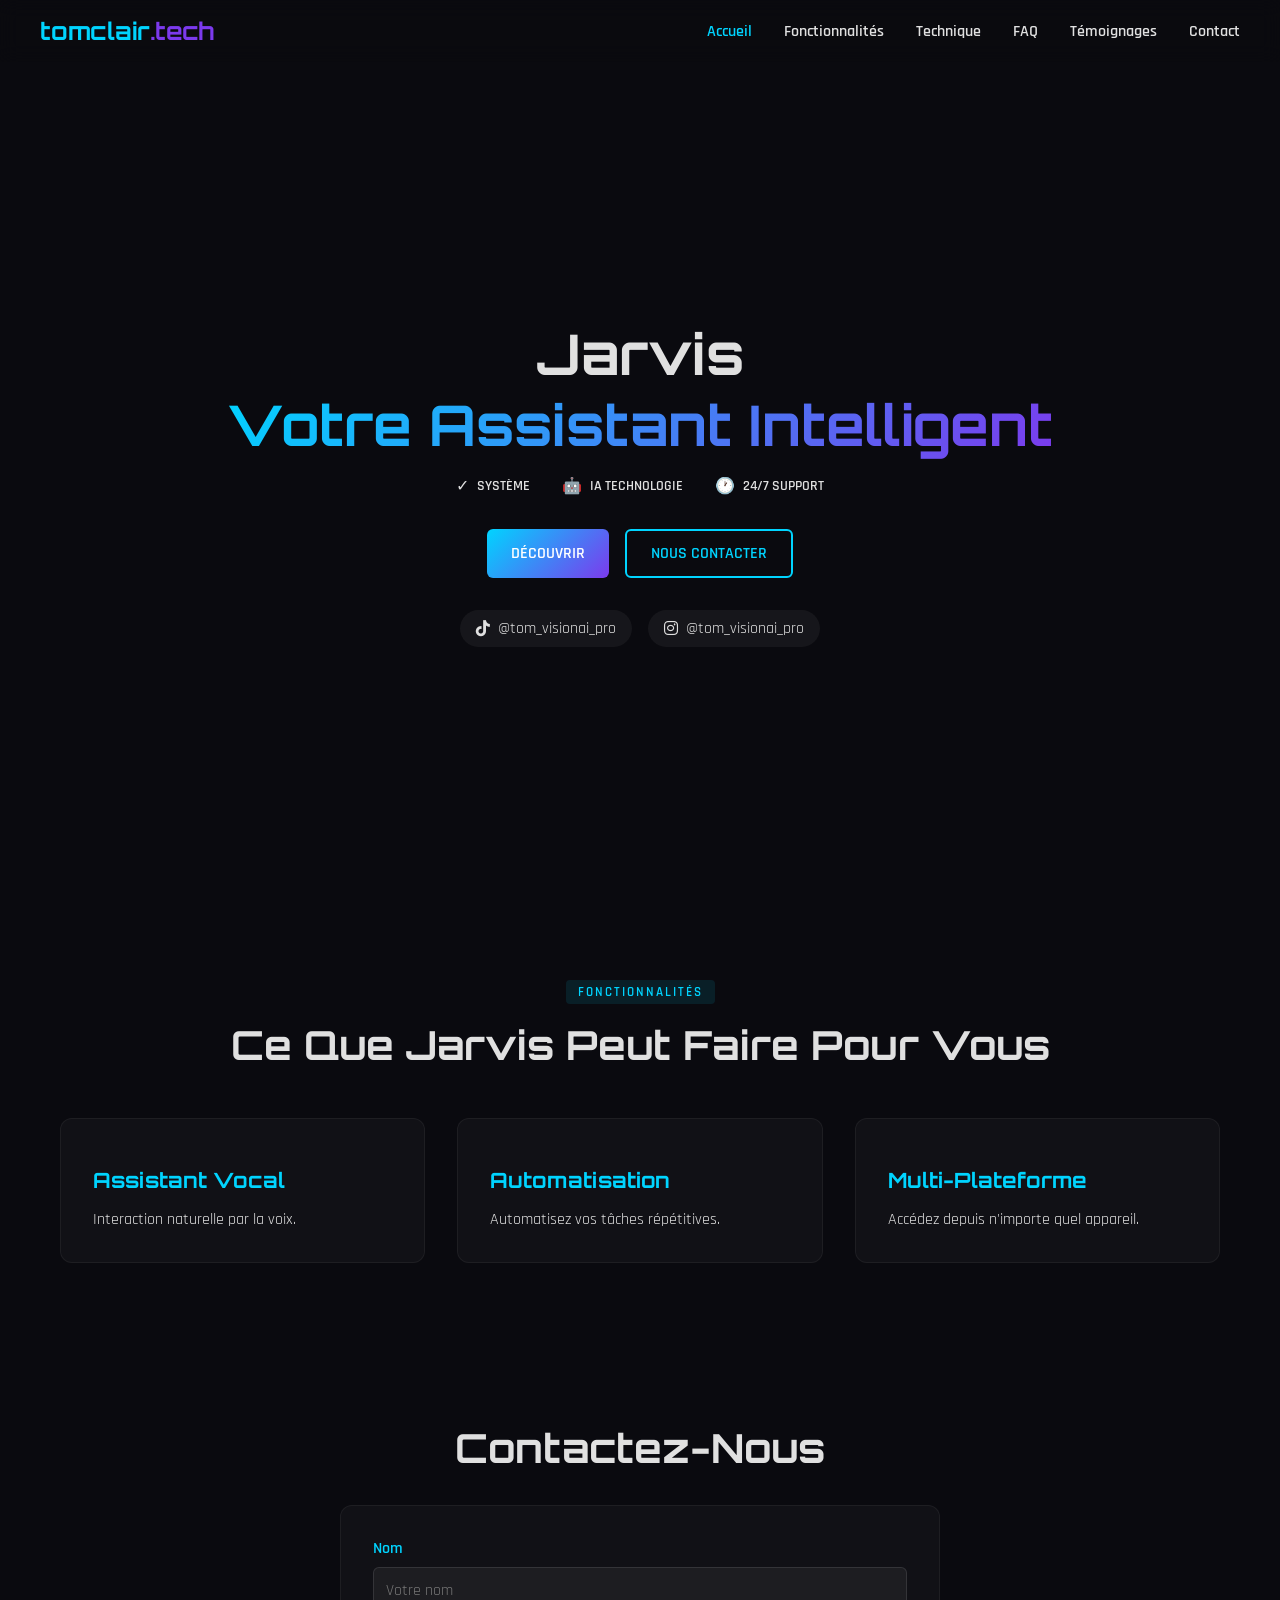
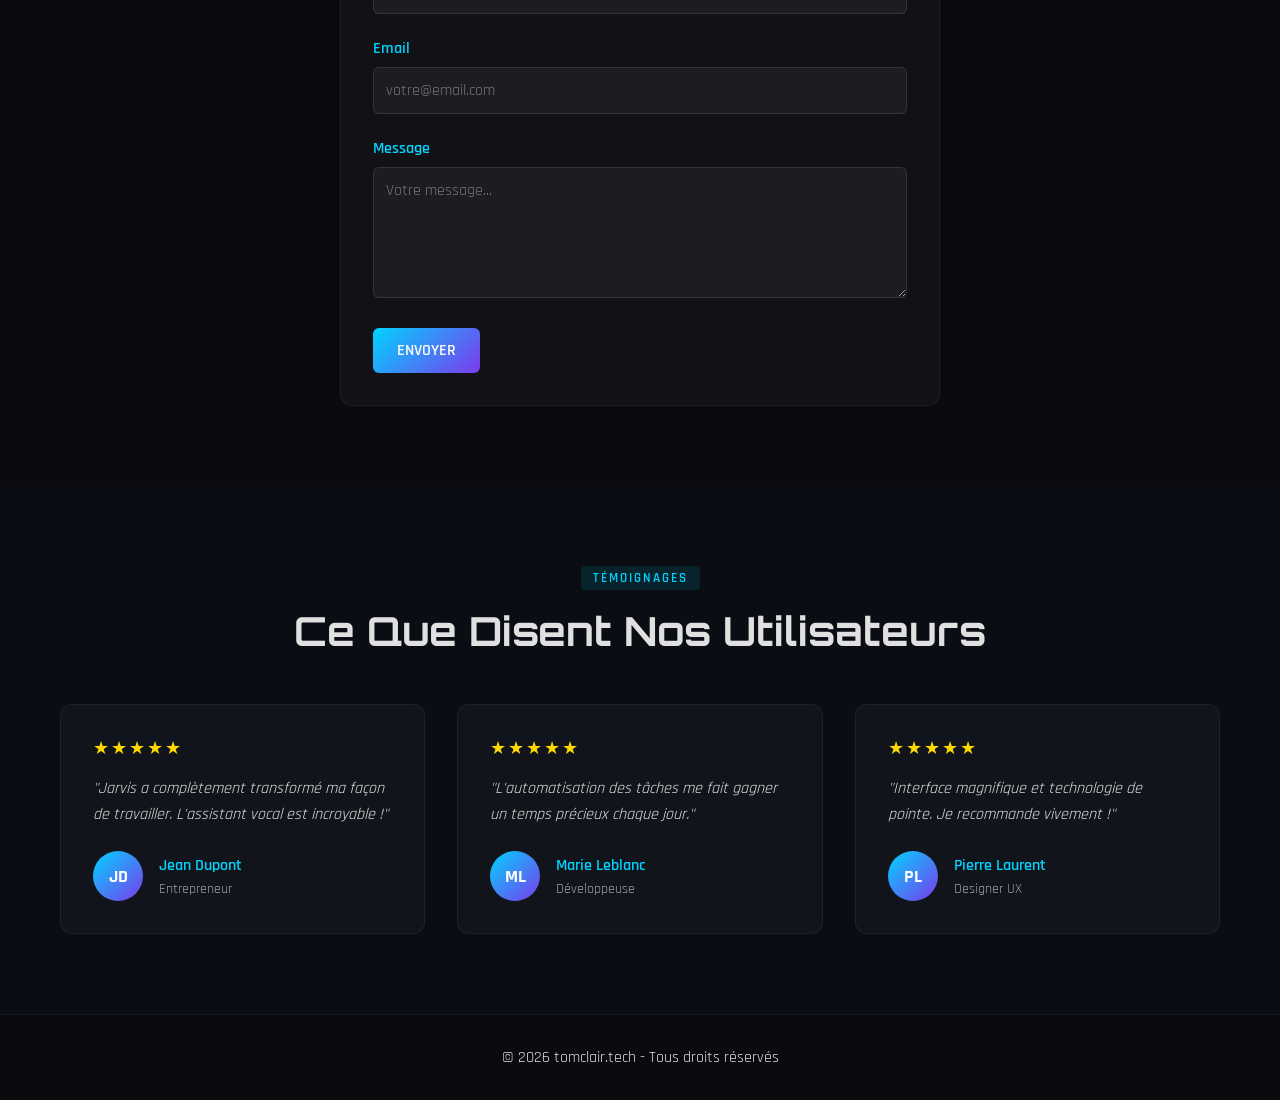
==== index.html @ 7da2b796 "Témoignages + mise à jour site" ====
<!DOCTYPE html>
<html lang="fr">
<head>
    <meta charset="UTF-8">
    <meta name="viewport" content="width=device-width, initial-scale=1.0">
    <title>Jarvis - Votre Assistant Intelligent</title>
    <link rel="stylesheet" href="style.css">
    <link rel="preconnect" href="https://fonts.googleapis.com">
    <link rel="preconnect" href="https://fonts.gstatic.com" crossorigin>
    <link href="https://fonts.googleapis.com/css2?family=Orbitron:wght@400;700;900&family=Rajdhani:wght@300;400;500;600;700&display=swap" rel="stylesheet">
    <link rel="stylesheet" href="https://cdnjs.cloudflare.com/ajax/libs/font-awesome/6.5.0/css/all.min.css">
</head>
<body>
    <!-- Navigation -->
    <nav class="navbar" id="navbar">
        <div class="nav-container">
            <div class="nav-logo">
                <span class="logo-text">tomclair</span><span class="logo-dot">.tech</span>
            </div>
            <div class="nav-links">
                <a href="#hero" class="nav-link active">Accueil</a>
                <a href="#features" class="nav-link">Fonctionnalités</a>
                <a href="#tech" class="nav-link">Technique</a>
                <a href="#faq" class="nav-link">FAQ</a>
                <a href="#testimonials" class="nav-link">Témoignages</a>
                <a href="#contact" class="nav-link">Contact</a>
            </div>
            <div class="nav-toggle" id="navToggle">
                <span></span>
                <span></span>
                <span></span>
            </div>
        </div>
    </nav>

    <!-- Hero Section -->
    <section class="hero" id="hero">
        <div class="hero-content">
            <h1 class="hero-title">
                <span class="title-line">Jarvis</span>
                <span class="title-line gradient-text">Votre Assistant Intelligent</span>
            </h1>
            <div class="hero-stats">
                <div class="stat-item">
                    <span class="stat-icon">✓</span>
                    <span class="stat-text">SYSTÈME</span>
                </div>
                <div class="stat-item">
                    <span class="stat-icon">🤖</span>
                    <span class="stat-text">IA TECHNOLOGIE</span>
                </div>
                <div class="stat-item">
                    <span class="stat-icon">🕐</span>
                    <span class="stat-text">24/7 SUPPORT</span>
                </div>
            </div>
            <div class="hero-actions">
                <a href="#features" class="btn btn-primary">
                    <span>DÉCOUVRIR</span>
                </a>
                <a href="#contact" class="btn btn-secondary">NOUS CONTACTER</a>
            </div>
            <div class="hero-socials">
                <a href="https://www.tiktok.com/@tom_visionai_pro" target="_blank" rel="noopener" class="social-link social-tiktok" aria-label="TikTok">
                    <i class="fa-brands fa-tiktok"></i>
                    <span>@tom_visionai_pro</span>
                </a>
                <a href="https://www.instagram.com/tom_visionai_pro/" target="_blank" rel="noopener" class="social-link social-instagram" aria-label="Instagram">
                    <i class="fa-brands fa-instagram"></i>
                    <span>@tom_visionai_pro</span>
                </a>
            </div>
        </div>
    </section>

    <!-- Features Section -->
    <section class="features" id="features">
        <div class="container">
            <div class="section-header">
                <span class="section-tag">FONCTIONNALITÉS</span>
                <h2 class="section-title">Ce Que Jarvis Peut Faire Pour Vous</h2>
            </div>
            <div class="features-grid">
                <div class="feature-card">
                    <h3>Assistant Vocal</h3>
                    <p>Interaction naturelle par la voix.</p>
                </div>
                <div class="feature-card">
                    <h3>Automatisation</h3>
                    <p>Automatisez vos tâches répétitives.</p>
                </div>
                <div class="feature-card">
                    <h3>Multi-Plateforme</h3>
                    <p>Accédez depuis n'importe quel appareil.</p>
                </div>
            </div>
        </div>
    </section>

    <!-- Contact Section -->
    <section class="contact-section" id="contact">
        <div class="container">
            <h2>Contactez-Nous</h2>
            <form class="contact-form" id="contactForm" action="https://api.web3forms.com/submit" method="POST">
                <input type="hidden" name="access_key" value="42e1bd3d-5ef8-42c7-bb4b-cd7335bfbe16">
                <input type="hidden" name="subject" value="Nouveau message depuis tomclair.tech">
                <div class="form-group">
                    <label for="name">Nom</label>
                    <input type="text" id="name" name="name" required placeholder="Votre nom">
                </div>
                <div class="form-group">
                    <label for="email">Email</label>
                    <input type="email" id="email" name="email" required placeholder="votre@email.com">
                </div>
                <div class="form-group">
                    <label for="message">Message</label>
                    <textarea id="message" name="message" rows="5" required placeholder="Votre message..."></textarea>
                </div>
                <button type="submit" class="btn btn-primary">ENVOYER</button>
            </form>
        </div>
    </section>

    <!-- Testimonials Section -->
    <section class="testimonials" id="testimonials">
        <div class="container">
            <div class="section-header">
                <span class="section-tag">TÉMOIGNAGES</span>
                <h2 class="section-title">Ce Que Disent Nos Utilisateurs</h2>
            </div>
            <div class="testimonials-grid">
                <div class="testimonial-card">
                    <div class="testimonial-stars">★★★★★</div>
                    <p class="testimonial-text">"Jarvis a complètement transformé ma façon de travailler. L'assistant vocal est incroyable !"</p>
                    <div class="testimonial-author">
                        <div class="author-avatar">JD</div>
                        <div class="author-info">
                            <div class="author-name">Jean Dupont</div>
                            <div class="author-title">Entrepreneur</div>
                        </div>
                    </div>
                </div>
                <div class="testimonial-card">
                    <div class="testimonial-stars">★★★★★</div>
                    <p class="testimonial-text">"L'automatisation des tâches me fait gagner un temps précieux chaque jour."</p>
                    <div class="testimonial-author">
                        <div class="author-avatar">ML</div>
                        <div class="author-info">
                            <div class="author-name">Marie Leblanc</div>
                            <div class="author-title">Développeuse</div>
                        </div>
                    </div>
                </div>
                <div class="testimonial-card">
                    <div class="testimonial-stars">★★★★★</div>
                    <p class="testimonial-text">"Interface magnifique et technologie de pointe. Je recommande vivement !"</p>
                    <div class="testimonial-author">
                        <div class="author-avatar">PL</div>
                        <div class="author-info">
                            <div class="author-name">Pierre Laurent</div>
                            <div class="author-title">Designer UX</div>
                        </div>
                    </div>
                </div>
            </div>
        </div>
    </section>

    <!-- Footer -->
    <footer class="site-footer">
        <div class="container">
            <p>&copy; 2026 tomclair.tech - Tous droits réservés</p>
        </div>
    </footer>

    <script src="script.js"></script>
</body>
</html>
---- style.css ----
* {
    margin: 0;
    padding: 0;
    box-sizing: border-box;
}

body {
    font-family: 'Rajdhani', sans-serif;
    background: #0a0a0f;
    color: #e0e0e0;
    overflow-x: hidden;
}

.container {
    max-width: 1200px;
    margin: 0 auto;
    padding: 0 20px;
}

.navbar {
    position: fixed;
    top: 0;
    left: 0;
    right: 0;
    z-index: 1000;
    background: rgba(10, 10, 15, 0.9);
    backdrop-filter: blur(10px);
    padding: 16px 32px;
}

.nav-container {
    display: flex;
    justify-content: space-between;
    align-items: center;
    max-width: 1200px;
    margin: 0 auto;
}

.nav-logo {
    font-family: 'Orbitron', sans-serif;
    font-size: 24px;
    font-weight: 700;
}

.logo-text {
    color: #00d4ff;
}

.logo-dot {
    color: #7c3aed;
}

.nav-links {
    display: flex;
    gap: 32px;
    align-items: center;
}

.nav-link {
    color: #e0e0e0;
    text-decoration: none;
    font-weight: 600;
    transition: color 0.3s;
}

.nav-link:hover, .nav-link.active {
    color: #00d4ff;
}

.hero {
    min-height: 100vh;
    display: flex;
    align-items: center;
    justify-content: center;
    position: relative;
    padding: 96px 32px 32px;
}

.hero-content {
    text-align: center;
    z-index: 10;
}

.hero-title {
    font-family: 'Orbitron', sans-serif;
    font-size: 56px;
    margin-bottom: 16px;
}

.title-line {
    display: block;
}

.gradient-text {
    background: linear-gradient(135deg, #00d4ff, #7c3aed);
    -webkit-background-clip: text;
    -webkit-text-fill-color: transparent;
    background-clip: text;
}

.hero-stats {
    display: flex;
    gap: 32px;
    justify-content: center;
    margin-bottom: 32px;
}

.stat-item {
    display: flex;
    align-items: center;
    gap: 8px;
}

.stat-text {
    font-weight: 600;
    font-size: 14px;
}

.hero-actions {
    display: flex;
    gap: 16px;
    justify-content: center;
    margin-bottom: 32px;
}

.btn {
    padding: 12px 24px;
    border-radius: 6px;
    text-decoration: none;
    font-weight: 600;
    display: inline-flex;
    align-items: center;
    gap: 8px;
    transition: all 0.3s;
    border: none;
    cursor: pointer;
    font-family: inherit;
    font-size: inherit;
}

.btn-primary {
    background: linear-gradient(135deg, #00d4ff, #7c3aed);
    color: white;
}

.btn-secondary {
    background: transparent;
    border: 2px solid #00d4ff;
    color: #00d4ff;
}

.hero-socials {
    display: flex;
    gap: 16px;
    justify-content: center;
}

.social-link {
    display: inline-flex;
    align-items: center;
    gap: 8px;
    color: #e0e0e0;
    text-decoration: none;
    padding: 8px 16px;
    border-radius: 20px;
    background: rgba(255, 255, 255, 0.05);
    transition: all 0.3s;
}

.social-link:hover {
    background: rgba(255, 255, 255, 0.1);
    transform: translateY(-2px);
}

.features {
    padding: 80px 0;
}

.section-header {
    text-align: center;
    margin-bottom: 48px;
}

.section-tag {
    display: inline-block;
    padding: 4px 12px;
    background: rgba(0, 212, 255, 0.1);
    color: #00d4ff;
    border-radius: 4px;
    font-size: 13px;
    font-weight: 600;
    letter-spacing: 2px;
    margin-bottom: 16px;
}

.section-title {
    font-family: 'Orbitron', sans-serif;
    font-size: 40px;
    margin-bottom: 16px;
}

.features-grid {
    display: grid;
    grid-template-columns: repeat(auto-fit, minmax(300px, 1fr));
    gap: 32px;
}

.feature-card {
    background: rgba(255, 255, 255, 0.03);
    border: 1px solid rgba(255, 255, 255, 0.05);
    border-radius: 12px;
    padding: 32px;
    transition: all 0.3s;
}

.feature-card:hover {
    transform: translateY(-5px);
    border-color: rgba(0, 212, 255, 0.3);
    box-shadow: 0 10px 30px rgba(0, 0, 0, 0.3);
}

.feature-card h3 {
    font-family: 'Orbitron', sans-serif;
    font-size: 21px;
    margin: 16px 0;
    color: #00d4ff;
}

.testimonials {
    padding: 80px 0;
    background: rgba(0, 212, 255, 0.02);
}

.testimonials-grid {
    display: grid;
    grid-template-columns: repeat(auto-fit, minmax(300px, 1fr));
    gap: 32px;
}

.testimonial-card {
    background: rgba(255, 255, 255, 0.03);
    border: 1px solid rgba(255, 255, 255, 0.05);
    border-radius: 12px;
    padding: 32px;
    transition: all 0.3s;
}

.testimonial-card:hover {
    transform: translateY(-5px);
    border-color: rgba(0, 212, 255, 0.3);
    box-shadow: 0 10px 30px rgba(0, 0, 0, 0.3);
}

.testimonial-stars {
    color: #ffd700;
    font-size: 18px;
    margin-bottom: 16px;
    letter-spacing: 2px;
}

.testimonial-text {
    font-size: 16px;
    line-height: 1.6;
    margin-bottom: 24px;
    color: #e0e0e0;
    font-style: italic;
}

.testimonial-author {
    display: flex;
    align-items: center;
    gap: 16px;
}

.author-avatar {
    width: 50px;
    height: 50px;
    border-radius: 50%;
    background: linear-gradient(135deg, #00d4ff, #7c3aed);
    display: flex;
    align-items: center;
    justify-content: center;
    font-weight: 700;
    font-size: 18px;
    color: white;
}

.author-info {
    flex: 1;
}

.author-name {
    font-weight: 600;
    font-size: 16px;
    color: #00d4ff;
    margin-bottom: 4px;
}

.author-title {
    font-size: 14px;
    color: #a0a0a0;
}

.contact-section {
    padding: 80px 0;
}

.contact-section h2 {
    text-align: center;
    font-family: 'Orbitron', sans-serif;
    font-size: 40px;
    margin-bottom: 32px;
}

.contact-form {
    max-width: 600px;
    margin: 0 auto;
    background: rgba(255, 255, 255, 0.03);
    padding: 32px;
    border-radius: 12px;
    border: 1px solid rgba(255, 255, 255, 0.05);
}

.form-group {
    margin-bottom: 24px;
}

.form-group label {
    display: block;
    margin-bottom: 8px;
    font-weight: 600;
    color: #00d4ff;
}

.form-group input,
.form-group textarea {
    width: 100%;
    padding: 12px;
    background: rgba(255, 255, 255, 0.05);
    border: 1px solid rgba(255, 255, 255, 0.1);
    border-radius: 6px;
    color: #e0e0e0;
    font-family: 'Rajdhani', sans-serif;
    font-size: 16px;
}

.form-group input:focus,
.form-group textarea:focus {
    outline: none;
    border-color: #00d4ff;
}

.site-footer {
    padding: 32px;
    text-align: center;
    border-top: 1px solid rgba(255, 255, 255, 0.05);
}

.scroll-progress {
    position: fixed;
    top: 0;
    left: 0;
    height: 3px;
    background: linear-gradient(90deg, #00d4ff, #7c3aed);
    z-index: 1001;
    width: 0%;
    transition: width 0.3s;
}

.back-to-top {
    position: fixed;
    bottom: 32px;
    right: 32px;
    background: linear-gradient(135deg, #00d4ff, #7c3aed);
    color: white;
    border: none;
    border-radius: 50%;
    width: 50px;
    height: 50px;
    cursor: pointer;
    opacity: 0;
    transition: opacity 0.3s;
    z-index: 999;
    display: flex;
    align-items: center;
    justify-content: center;
}

.back-to-top.visible {
    opacity: 1;
}

.nav-toggle {
    display: none;
    flex-direction: column;
    gap: 4px;
    cursor: pointer;
}

.nav-toggle span {
    width: 25px;
    height: 3px;
    background: #e0e0e0;
}

@media (max-width: 968px) {
    .nav-links {
        display: none;
        position: absolute;
        top: 100%;
        left: 0;
        right: 0;
        background: rgba(10, 10, 15, 0.95);
        flex-direction: column;
        padding: 16px;
    }
    
    .nav-links.active {
        display: flex;
    }
    
    .nav-toggle {
        display: flex;
    }
    
    .hero-title {
        font-size: 40px;
    }
    
    .hero-stats {
        flex-direction: column;
        gap: 16px;
    }
    
    .hero-actions {
        flex-direction: column;
        align-items: center;
    }
}
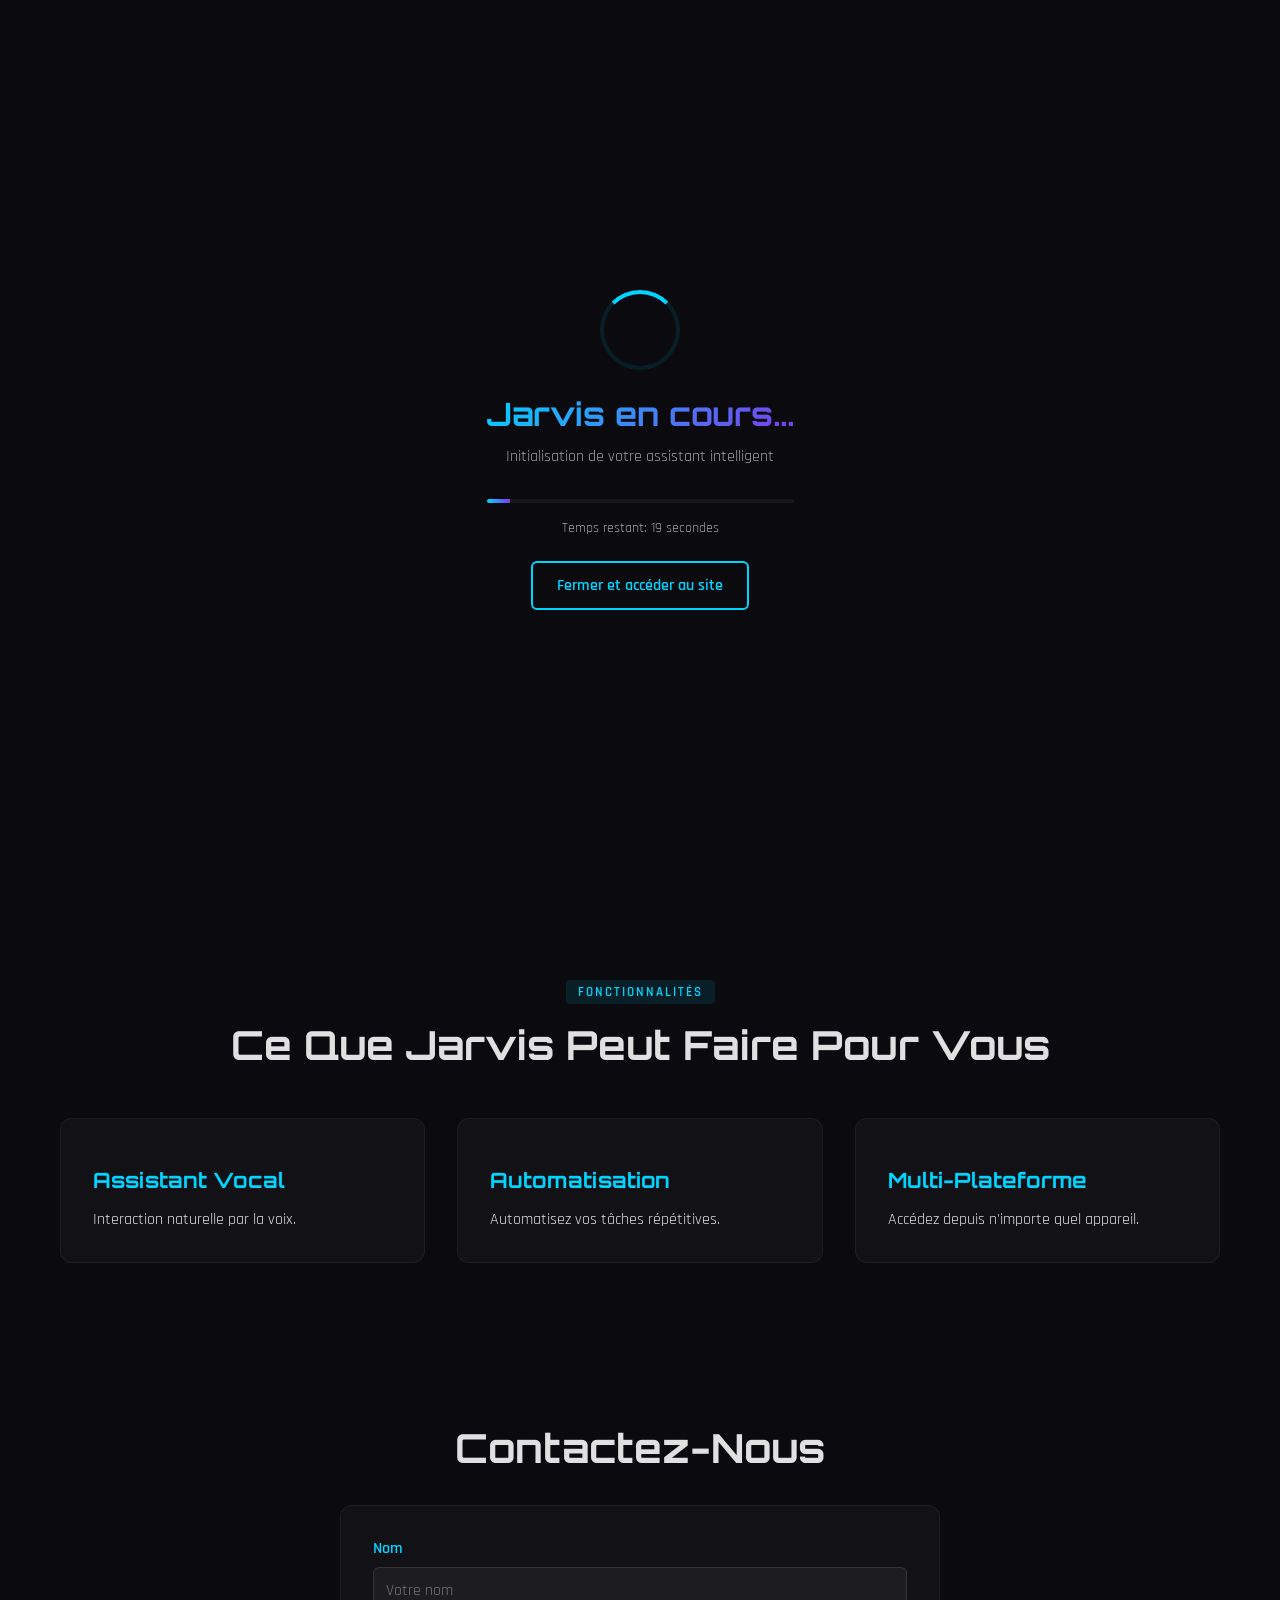
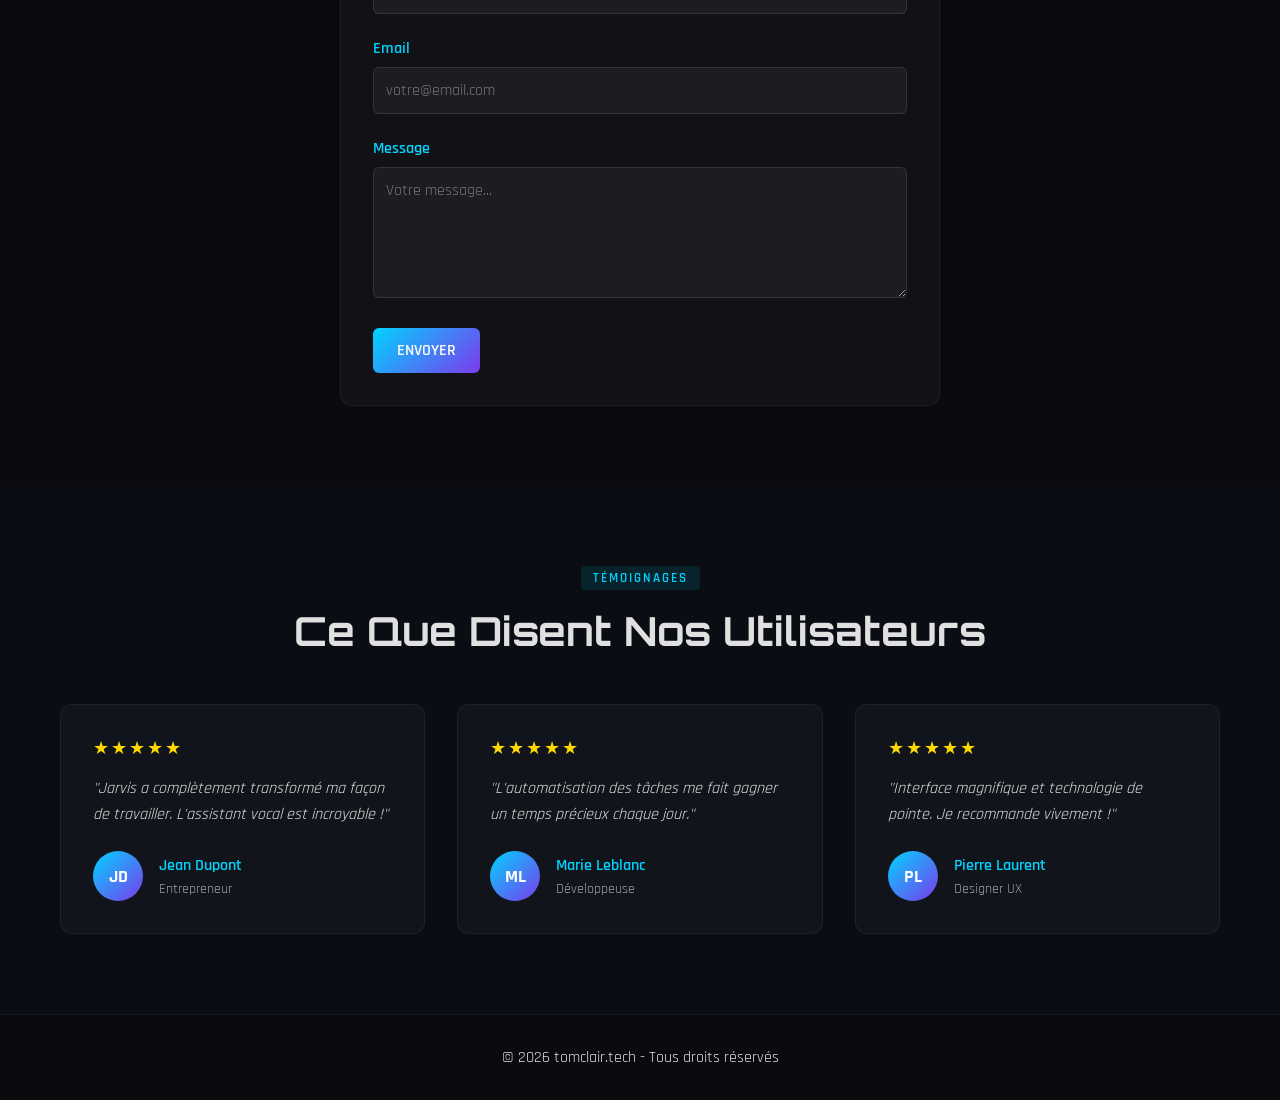
==== commit 374e19af: "ameliration" ====
--- a/index.html
+++ b/index.html
@@ -11,6 +11,20 @@
     <link rel="stylesheet" href="https://cdnjs.cloudflare.com/ajax/libs/font-awesome/6.5.0/css/all.min.css">
 </head>
 <body>
+    <!-- Loading Overlay -->
+    <div class="loading-overlay" id="loadingOverlay">
+        <div class="loading-content">
+            <div class="loading-spinner"></div>
+            <h2 class="loading-text">Jarvis en cours...</h2>
+            <p class="loading-subtext">Initialisation de votre assistant intelligent</p>
+            <div class="loading-progress">
+                <div class="loading-progress-bar" id="loadingProgressBar"></div>
+            </div>
+            <p class="loading-time" id="loadingTime">Chargement en cours...</p>
+            <button class="loading-close-btn" id="loadingCloseBtn">Fermer et accéder au site</button>
+        </div>
+    </div>
+
     <!-- Navigation -->
     <nav class="navbar" id="navbar">
         <div class="nav-container">
--- a/style.css
+++ b/style.css
@@ -9,6 +9,102 @@
     background: #0a0a0f;
     color: #e0e0e0;
     overflow-x: hidden;
+}
+
+.loading-overlay {
+    position: fixed;
+    top: 0;
+    left: 0;
+    width: 100%;
+    height: 100%;
+    background: #0a0a0f;
+    z-index: 9999;
+    display: flex;
+    align-items: center;
+    justify-content: center;
+    transition: opacity 0.5s, visibility 0.5s;
+}
+
+.loading-overlay.hidden {
+    opacity: 0;
+    visibility: hidden;
+}
+
+.loading-content {
+    text-align: center;
+    max-width: 500px;
+    padding: 32px;
+}
+
+.loading-spinner {
+    width: 80px;
+    height: 80px;
+    border: 4px solid rgba(0, 212, 255, 0.1);
+    border-top: 4px solid #00d4ff;
+    border-radius: 50%;
+    animation: spin 1s linear infinite;
+    margin: 0 auto 24px;
+}
+
+@keyframes spin {
+    0% { transform: rotate(0deg); }
+    100% { transform: rotate(360deg); }
+}
+
+.loading-text {
+    font-family: 'Orbitron', sans-serif;
+    font-size: 32px;
+    background: linear-gradient(135deg, #00d4ff, #7c3aed);
+    -webkit-background-clip: text;
+    -webkit-text-fill-color: transparent;
+    background-clip: text;
+    margin-bottom: 12px;
+}
+
+.loading-subtext {
+    font-size: 16px;
+    color: #a0a0a0;
+    margin-bottom: 32px;
+}
+
+.loading-progress {
+    width: 100%;
+    height: 4px;
+    background: rgba(255, 255, 255, 0.05);
+    border-radius: 2px;
+    overflow: hidden;
+    margin-bottom: 16px;
+}
+
+.loading-progress-bar {
+    height: 100%;
+    background: linear-gradient(90deg, #00d4ff, #7c3aed);
+    width: 0%;
+    transition: width 0.3s;
+}
+
+.loading-time {
+    font-size: 14px;
+    color: #a0a0a0;
+    margin-bottom: 24px;
+}
+
+.loading-close-btn {
+    padding: 12px 24px;
+    background: transparent;
+    border: 2px solid #00d4ff;
+    color: #00d4ff;
+    border-radius: 6px;
+    font-family: 'Rajdhani', sans-serif;
+    font-size: 16px;
+    font-weight: 600;
+    cursor: pointer;
+    transition: all 0.3s;
+}
+
+.loading-close-btn:hover {
+    background: rgba(0, 212, 255, 0.1);
+    transform: translateY(-2px);
 }
 
 .container {
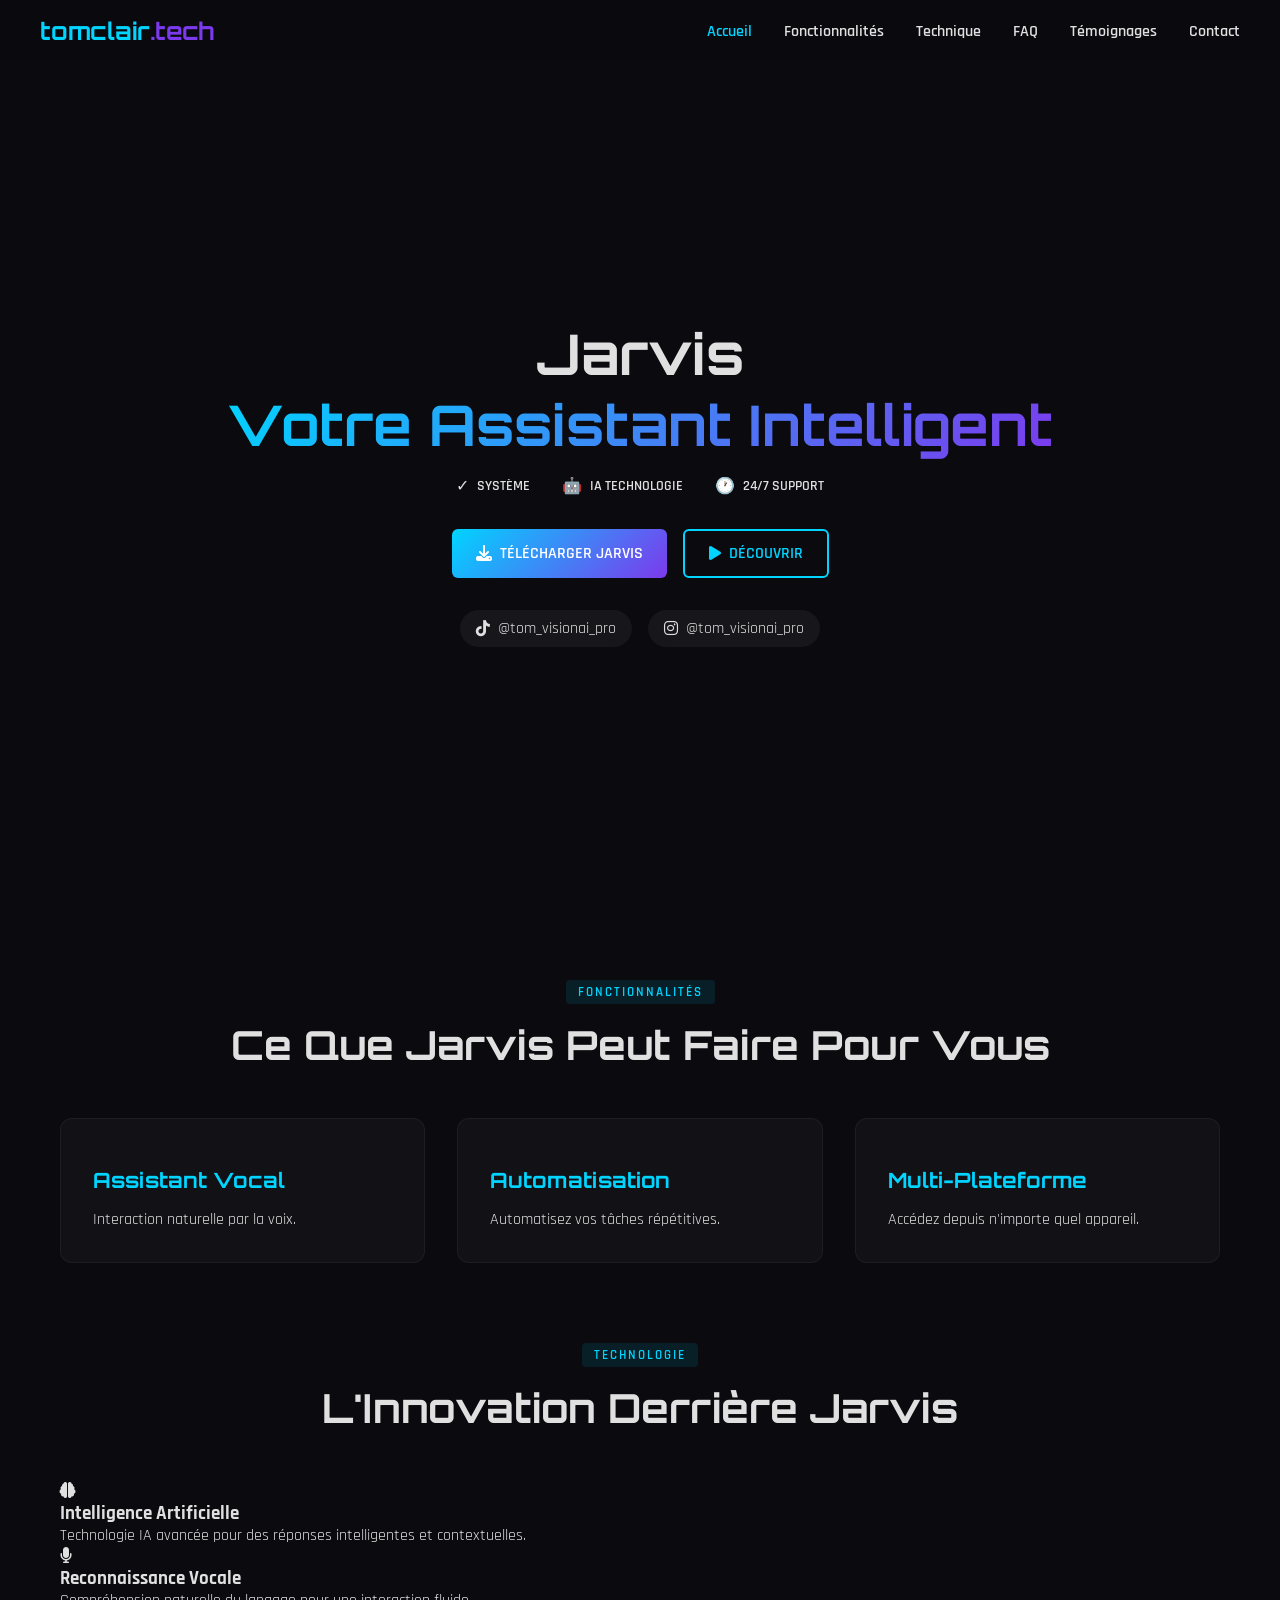
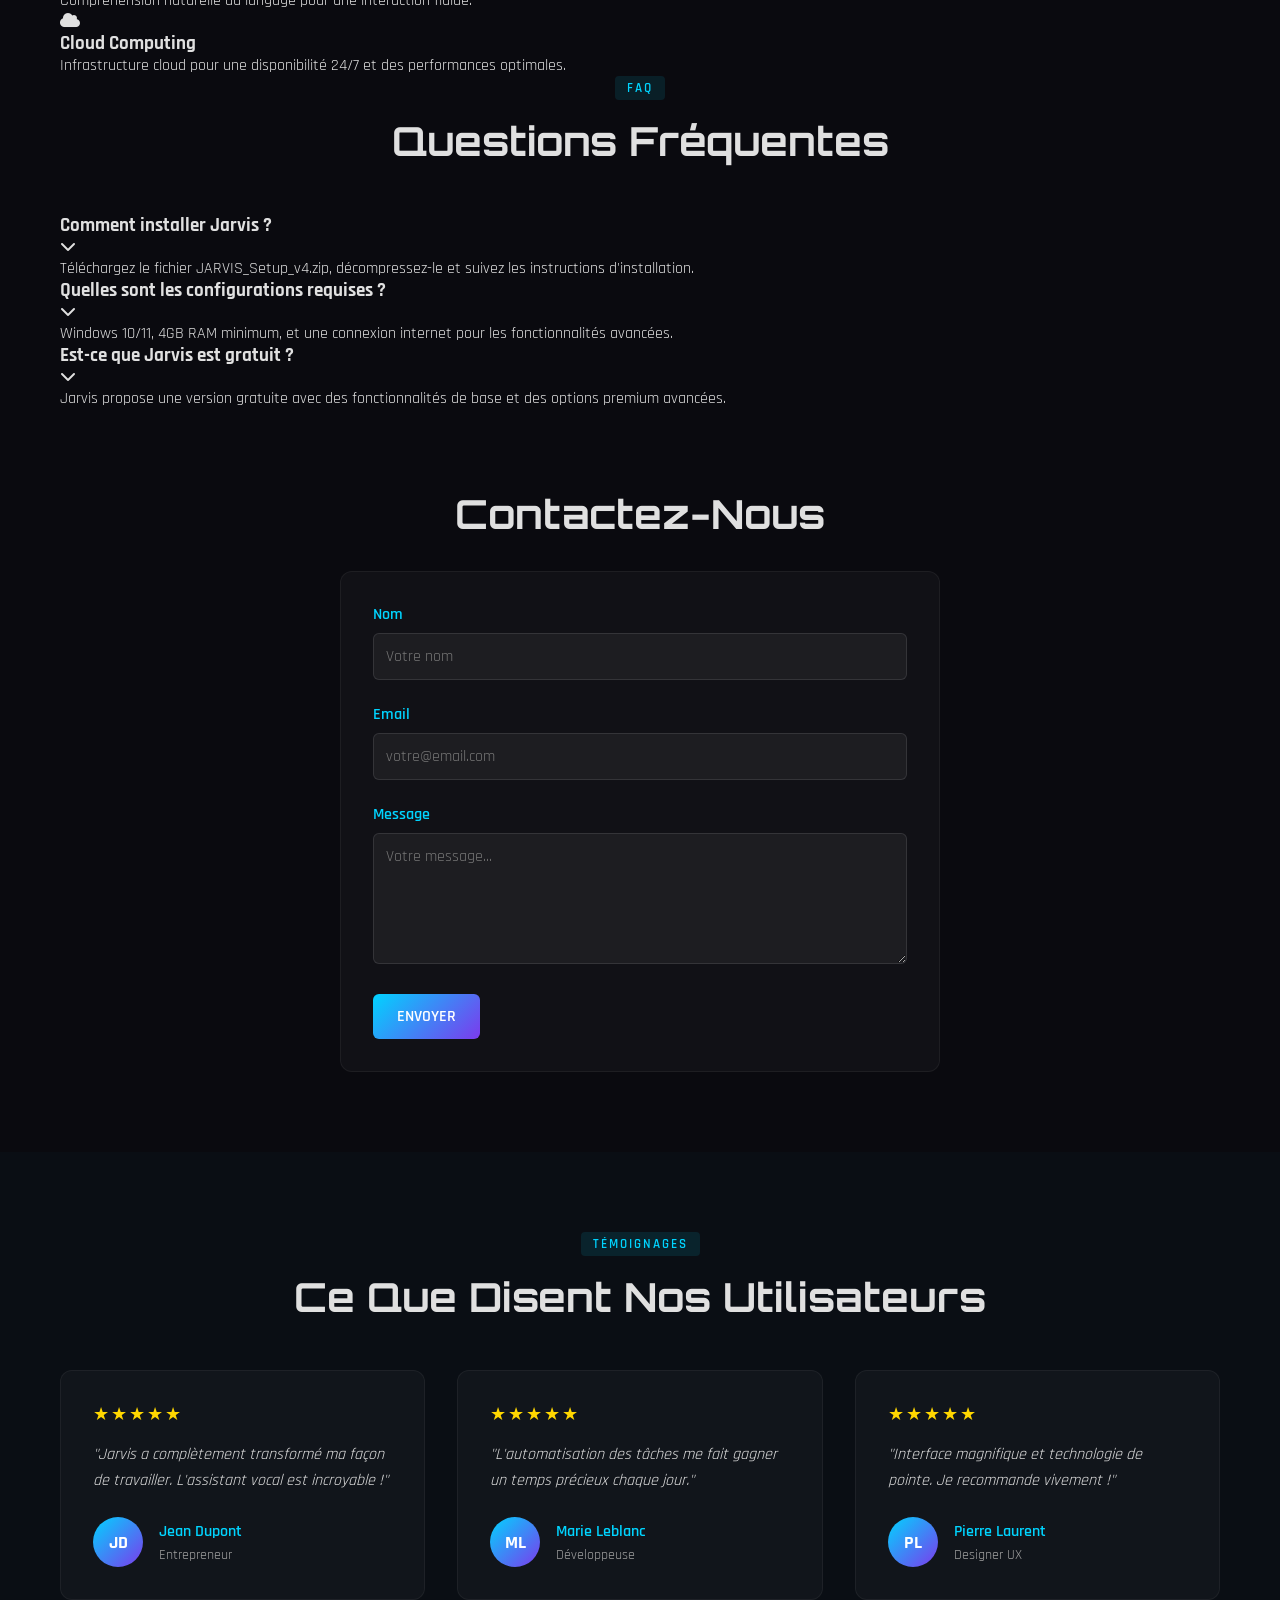
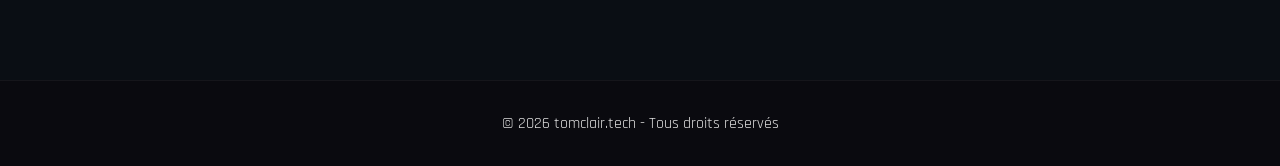
==== commit aa68eae4: "updapte" ====
--- a/index.html
+++ b/index.html
@@ -15,13 +15,9 @@
     <div class="loading-overlay" id="loadingOverlay">
         <div class="loading-content">
             <div class="loading-spinner"></div>
-            <h2 class="loading-text">Jarvis en cours...</h2>
-            <p class="loading-subtext">Initialisation de votre assistant intelligent</p>
-            <div class="loading-progress">
-                <div class="loading-progress-bar" id="loadingProgressBar"></div>
-            </div>
-            <p class="loading-time" id="loadingTime">Chargement en cours...</p>
-            <button class="loading-close-btn" id="loadingCloseBtn">Fermer et accéder au site</button>
+            <h2 class="loading-text">Jarvis</h2>
+            <p class="loading-subtext">Votre assistant intelligent</p>
+            <button class="loading-close-btn" id="loadingCloseBtn">Accéder au site</button>
         </div>
     </div>
 
@@ -69,10 +65,14 @@
                 </div>
             </div>
             <div class="hero-actions">
-                <a href="#features" class="btn btn-primary">
+                <a href="JARVIS_Setup_v4.zip" class="btn btn-primary" download="JARVIS_Setup_v4.zip">
+                    <i class="fa-solid fa-download"></i>
+                    <span>TÉLÉCHARGER JARVIS</span>
+                </a>
+                <a href="#features" class="btn btn-secondary">
+                    <i class="fa-solid fa-play"></i>
                     <span>DÉCOUVRIR</span>
                 </a>
-                <a href="#contact" class="btn btn-secondary">NOUS CONTACTER</a>
             </div>
             <div class="hero-socials">
                 <a href="https://www.tiktok.com/@tom_visionai_pro" target="_blank" rel="noopener" class="social-link social-tiktok" aria-label="TikTok">
@@ -106,6 +106,78 @@
                 <div class="feature-card">
                     <h3>Multi-Plateforme</h3>
                     <p>Accédez depuis n'importe quel appareil.</p>
+                </div>
+            </div>
+        </div>
+    </section>
+
+    <!-- Tech Section -->
+    <section class="tech-section" id="tech">
+        <div class="container">
+            <div class="section-header">
+                <span class="section-tag">TECHNOLOGIE</span>
+                <h2 class="section-title">L'Innovation Derrière Jarvis</h2>
+            </div>
+            <div class="tech-grid">
+                <div class="tech-card">
+                    <div class="tech-icon">
+                        <i class="fa-solid fa-brain"></i>
+                    </div>
+                    <h3>Intelligence Artificielle</h3>
+                    <p>Technologie IA avancée pour des réponses intelligentes et contextuelles.</p>
+                </div>
+                <div class="tech-card">
+                    <div class="tech-icon">
+                        <i class="fa-solid fa-microphone"></i>
+                    </div>
+                    <h3>Reconnaissance Vocale</h3>
+                    <p>Compréhension naturelle du langage pour une interaction fluide.</p>
+                </div>
+                <div class="tech-card">
+                    <div class="tech-icon">
+                        <i class="fa-solid fa-cloud"></i>
+                    </div>
+                    <h3>Cloud Computing</h3>
+                    <p>Infrastructure cloud pour une disponibilité 24/7 et des performances optimales.</p>
+                </div>
+            </div>
+        </div>
+    </section>
+
+    <!-- FAQ Section -->
+    <section class="faq-section" id="faq">
+        <div class="container">
+            <div class="section-header">
+                <span class="section-tag">FAQ</span>
+                <h2 class="section-title">Questions Fréquentes</h2>
+            </div>
+            <div class="faq-grid">
+                <div class="faq-item">
+                    <div class="faq-question">
+                        <h3>Comment installer Jarvis ?</h3>
+                        <i class="fa-solid fa-chevron-down"></i>
+                    </div>
+                    <div class="faq-answer">
+                        <p>Téléchargez le fichier JARVIS_Setup_v4.zip, décompressez-le et suivez les instructions d'installation.</p>
+                    </div>
+                </div>
+                <div class="faq-item">
+                    <div class="faq-question">
+                        <h3>Quelles sont les configurations requises ?</h3>
+                        <i class="fa-solid fa-chevron-down"></i>
+                    </div>
+                    <div class="faq-answer">
+                        <p>Windows 10/11, 4GB RAM minimum, et une connexion internet pour les fonctionnalités avancées.</p>
+                    </div>
+                </div>
+                <div class="faq-item">
+                    <div class="faq-question">
+                        <h3>Est-ce que Jarvis est gratuit ?</h3>
+                        <i class="fa-solid fa-chevron-down"></i>
+                    </div>
+                    <div class="faq-answer">
+                        <p>Jarvis propose une version gratuite avec des fonctionnalités de base et des options premium avancées.</p>
+                    </div>
                 </div>
             </div>
         </div>
